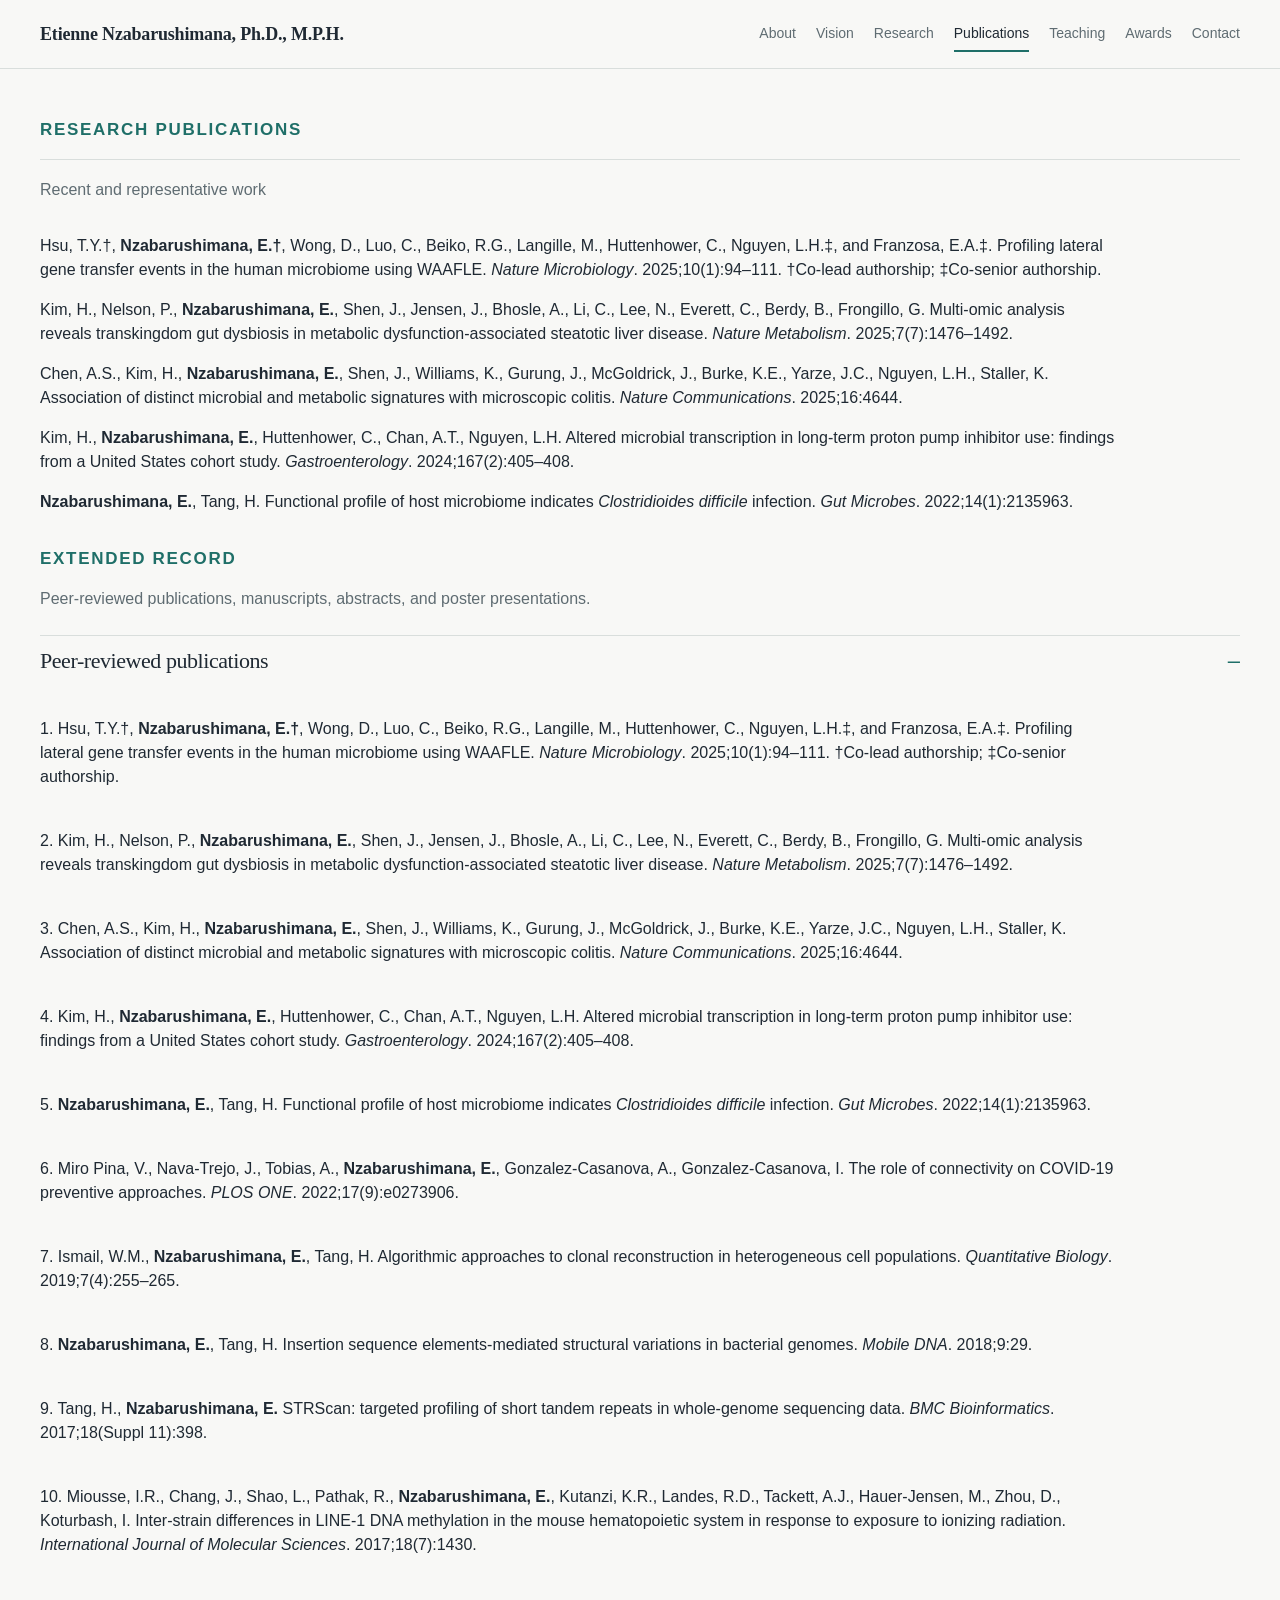
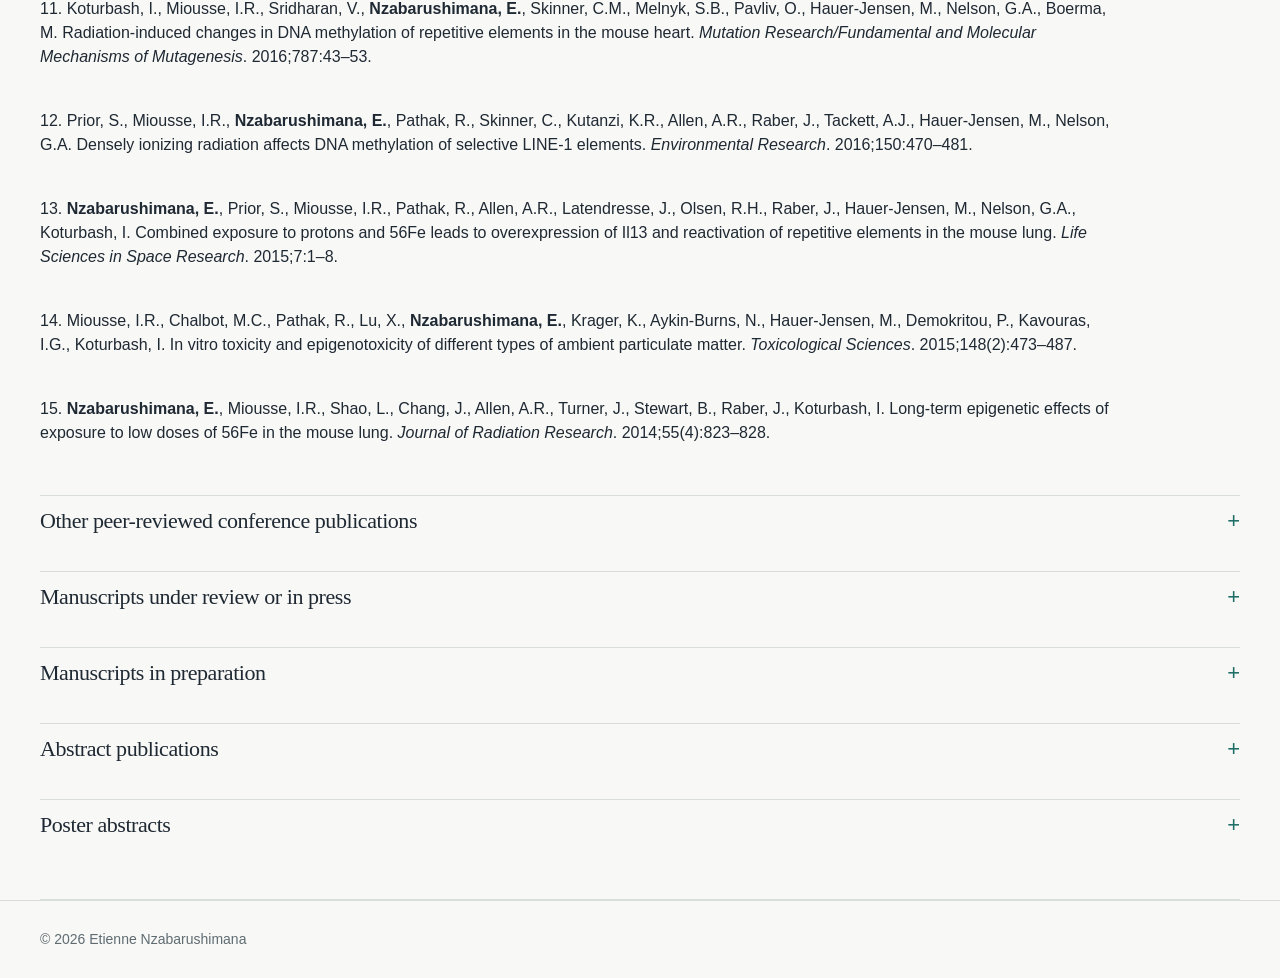
==== publications.html @ 33e4c94b "Initial website" ====
<!DOCTYPE html>
<html lang="en">
<head>
  <meta charset="UTF-8" />
  <meta name="viewport" content="width=device-width, initial-scale=1.0" />
  <meta name="description" content="Publications by Etienne Nzabarushimana." />
  <title>Publications | Etienne Nzabarushimana</title>
  <link rel="stylesheet" href="assets/css/style.css" />
</head>

<body>
  <header class="site-header">
    <div class="container nav">
      <a class="site-name" href="index.html">Etienne Nzabarushimana, Ph.D., M.P.H.</a>

      <nav class="nav-links" aria-label="Main navigation">
        <a href="about.html">About</a>
        <a href="framework.html">Vision</a>
        <a href="research.html">Research</a>
        <a class="active" href="publications.html">Publications</a>
        <a href="teaching.html">Teaching</a>
        <a href="awards.html">Awards</a>
        <a href="contact.html">Contact</a>
      </nav>
    </div>
  </header>

  <main>
	   <section class="container page-hero">
      <div class="page-hero-inner">
        <p class="eyebrow">Research publications</p>
      </div>
	  	  
  <div class="selected-publications">
	  <div class="section-header">
       <p>Recent and representative work</p>
    </div>
<div class="publication-list selected-publication-list">
  <article>
    <p>
      Hsu, T.Y.†, <strong>Nzabarushimana, E.†</strong>, Wong, D., Luo, C.,
      Beiko, R.G., Langille, M., Huttenhower, C., Nguyen, L.H.‡, and Franzosa, E.A.‡.
      Profiling lateral gene transfer events in the human microbiome using WAAFLE.
      <em>Nature Microbiology</em>. 2025;10(1):94–111.
      †Co-lead authorship; ‡Co-senior authorship.
    </p>
  </article>

  <article>
    <p>
      Kim, H., Nelson, P., <strong>Nzabarushimana, E.</strong>, Shen, J.,
      Jensen, J., Bhosle, A., Li, C., Lee, N., Everett, C., Berdy, B., Frongillo, G.
      Multi-omic analysis reveals transkingdom gut dysbiosis in metabolic dysfunction-associated
      steatotic liver disease. <em>Nature Metabolism</em>. 2025;7(7):1476–1492.
    </p>
  </article>

  <article>
    <p>
      Chen, A.S., Kim, H., <strong>Nzabarushimana, E.</strong>, Shen, J.,
      Williams, K., Gurung, J., McGoldrick, J., Burke, K.E., Yarze, J.C.,
      Nguyen, L.H., Staller, K. Association of distinct microbial and metabolic
      signatures with microscopic colitis. <em>Nature Communications</em>. 2025;16:4644.
    </p>
  </article>

  <article>
    <p>
      Kim, H., <strong>Nzabarushimana, E.</strong>, Huttenhower, C., Chan, A.T.,
      Nguyen, L.H. Altered microbial transcription in long-term proton pump inhibitor use:
      findings from a United States cohort study. <em>Gastroenterology</em>.
      2024;167(2):405–408.
    </p>
  </article>

  <article>
    <p>
      <strong>Nzabarushimana, E.</strong>, Tang, H. Functional profile of host microbiome
      indicates <em>Clostridioides difficile</em> infection. <em>Gut Microbes</em>.
      2022;14(1):2135963.
    </p>
  </article>
</div>

</div>

  <div class="full-publication-record">
    <div class="section-header">
      <p class="eyebrow">Extended record</p>
      <p>
        Peer-reviewed publications, manuscripts, abstracts, and poster presentations.
      </p>
    </div>
<details class="pub-section" open>
  <summary>
    <span>Peer-reviewed publications</span>
  </summary>

  <div class="publication-list">
    <article>
      <p>
        1. Hsu, T.Y.†, <strong>Nzabarushimana, E.†</strong>, Wong, D., Luo, C.,
        Beiko, R.G., Langille, M., Huttenhower, C., Nguyen, L.H.‡, and Franzosa, E.A.‡.
        Profiling lateral gene transfer events in the human microbiome using WAAFLE.
        <em>Nature Microbiology</em>. 2025;10(1):94–111.
        †Co-lead authorship; ‡Co-senior authorship.
      </p>
    </article>

    <article>
      <p>
        2. Kim, H., Nelson, P., <strong>Nzabarushimana, E.</strong>, Shen, J.,
        Jensen, J., Bhosle, A., Li, C., Lee, N., Everett, C., Berdy, B., Frongillo, G.
        Multi-omic analysis reveals transkingdom gut dysbiosis in metabolic dysfunction-associated
        steatotic liver disease. <em>Nature Metabolism</em>. 2025;7(7):1476–1492.
      </p>
    </article>

    <article>
      <p>
        3. Chen, A.S., Kim, H., <strong>Nzabarushimana, E.</strong>, Shen, J.,
        Williams, K., Gurung, J., McGoldrick, J., Burke, K.E., Yarze, J.C.,
        Nguyen, L.H., Staller, K. Association of distinct microbial and metabolic
        signatures with microscopic colitis. <em>Nature Communications</em>. 2025;16:4644.
      </p>
    </article>

    <article>
      <p>
        4. Kim, H., <strong>Nzabarushimana, E.</strong>, Huttenhower, C., Chan, A.T.,
        Nguyen, L.H. Altered microbial transcription in long-term proton pump inhibitor use:
        findings from a United States cohort study. <em>Gastroenterology</em>.
        2024;167(2):405–408.
      </p>
    </article>

    <article>
      <p>
        5. <strong>Nzabarushimana, E.</strong>, Tang, H. Functional profile of host microbiome
        indicates <em>Clostridioides difficile</em> infection. <em>Gut Microbes</em>.
        2022;14(1):2135963.
      </p>
    </article>

    <article>
      <p>
        6. Miro Pina, V., Nava-Trejo, J., Tobias, A., <strong>Nzabarushimana, E.</strong>,
        Gonzalez-Casanova, A., Gonzalez-Casanova, I. The role of connectivity on COVID-19
        preventive approaches. <em>PLOS ONE</em>. 2022;17(9):e0273906.
      </p>
    </article>

    <article>
      <p>
        7. Ismail, W.M., <strong>Nzabarushimana, E.</strong>, Tang, H. Algorithmic approaches
        to clonal reconstruction in heterogeneous cell populations. <em>Quantitative Biology</em>.
        2019;7(4):255–265.
      </p>
    </article>

    <article>
      <p>
        8. <strong>Nzabarushimana, E.</strong>, Tang, H. Insertion sequence elements-mediated
        structural variations in bacterial genomes. <em>Mobile DNA</em>. 2018;9:29.
      </p>
    </article>

    <article>
      <p>
        9. Tang, H., <strong>Nzabarushimana, E.</strong> STRScan: targeted profiling of short
        tandem repeats in whole-genome sequencing data. <em>BMC Bioinformatics</em>.
        2017;18(Suppl 11):398.
      </p>
    </article>

    <article>
      <p>
        10. Miousse, I.R., Chang, J., Shao, L., Pathak, R.,
        <strong>Nzabarushimana, E.</strong>, Kutanzi, K.R., Landes, R.D., Tackett, A.J.,
        Hauer-Jensen, M., Zhou, D., Koturbash, I. Inter-strain differences in LINE-1 DNA
        methylation in the mouse hematopoietic system in response to exposure to ionizing radiation.
        <em>International Journal of Molecular Sciences</em>. 2017;18(7):1430.
      </p>
    </article>

    <article>
      <p>
        11. Koturbash, I., Miousse, I.R., Sridharan, V.,
        <strong>Nzabarushimana, E.</strong>, Skinner, C.M., Melnyk, S.B., Pavliv, O.,
        Hauer-Jensen, M., Nelson, G.A., Boerma, M. Radiation-induced changes in DNA methylation
        of repetitive elements in the mouse heart. <em>Mutation Research/Fundamental and Molecular
        Mechanisms of Mutagenesis</em>. 2016;787:43–53.
      </p>
    </article>

    <article>
      <p>
        12. Prior, S., Miousse, I.R., <strong>Nzabarushimana, E.</strong>, Pathak, R.,
        Skinner, C., Kutanzi, K.R., Allen, A.R., Raber, J., Tackett, A.J.,
        Hauer-Jensen, M., Nelson, G.A. Densely ionizing radiation affects DNA methylation of
        selective LINE-1 elements. <em>Environmental Research</em>. 2016;150:470–481.
      </p>
    </article>

    <article>
      <p>
        13. <strong>Nzabarushimana, E.</strong>, Prior, S., Miousse, I.R., Pathak, R.,
        Allen, A.R., Latendresse, J., Olsen, R.H., Raber, J., Hauer-Jensen, M.,
        Nelson, G.A., Koturbash, I. Combined exposure to protons and 56Fe leads to
        overexpression of Il13 and reactivation of repetitive elements in the mouse lung.
        <em>Life Sciences in Space Research</em>. 2015;7:1–8.
      </p>
    </article>

    <article>
      <p>
        14. Miousse, I.R., Chalbot, M.C., Pathak, R., Lu, X.,
        <strong>Nzabarushimana, E.</strong>, Krager, K., Aykin-Burns, N., Hauer-Jensen, M.,
        Demokritou, P., Kavouras, I.G., Koturbash, I. In vitro toxicity and epigenotoxicity
        of different types of ambient particulate matter. <em>Toxicological Sciences</em>.
        2015;148(2):473–487.
      </p>
    </article>

    <article>
      <p>
        15. <strong>Nzabarushimana, E.</strong>, Miousse, I.R., Shao, L., Chang, J.,
        Allen, A.R., Turner, J., Stewart, B., Raber, J., Koturbash, I. Long-term epigenetic
        effects of exposure to low doses of 56Fe in the mouse lung. <em>Journal of Radiation Research</em>.
        2014;55(4):823–828.
      </p>
    </article>
  </div>
</details>

<details class="pub-section">
  <summary>
    <span>Other peer-reviewed conference publications</span>
  </summary>

  <div class="publication-list">
    <article>
      <p>
        1. Miousse, I.R., Chalbot, M.C., <strong>Nzabarushimana, E.</strong>,
        Kavouras, I.G., Koturbash, I. Short- and long-term epigenetic effects of exposure
        to six sources of particulate matter. <em>Environmental and Molecular Mutagenesis</em>.
        2014;55:S38–S38.
      </p>
    </article>
  </div>
</details>

<details class="pub-section">
  <summary>
    <span>Manuscripts under review or in press</span>
  </summary>

  <div class="publication-list">
    <article>
      <p>
        1. Thompson, K.N., Ma, S., Bhosle, A., Nickols, W.A., Shen, J., Ghazi, A.R.,
        Zhang, Y., <strong>Nzabarushimana, E.</strong>, Kim, H., Xavier, R.J.,
        Chan, A.T., Franzosa, E.A., Huttenhower, C., Nguyen, L.H. Harmonized metagenomic
        signatures of the gut microbiome reveal strain-specific links to inflammatory bowel disease.
        <em>Gastroenterology</em>. In press.
      </p>
    </article>

    <article>
      <p>
        2. Shirai, N., Bhosle, A., <strong>Nzabarushimana, E.</strong>, Shen, J.,
        Yan, Y., Drew, D.A., Kim, H., Chung, D.C., Thompson, K.N., Stadler, Z.,
        Huttenhower, C., Chan, A.T., Nguyen, L.H. Multi-kingdom signatures of the gut
        microbiome in Lynch syndrome: a prospective model for colorectal cancer evolution.
        <em>Gut</em>. Under review.
      </p>
    </article>
  </div>
</details>

<details class="pub-section">
  <summary>
    <span>Manuscripts in preparation</span>
  </summary>

  <div class="publication-list">
    <article>
      <p>
        1. Ma, W., Wishner, S., <strong>Nzabarushimana, E.</strong>, Chan, A.,
        Kumbakumba, E., Adong, J., Ngonzi, J., Huttenhower, C., Bebell, L.M.
        Microbiome-associated growth faltering in children who are HIV-exposed but uninfected.
        Target journal: <em>Nature Communications</em>.
      </p>
    </article>
  </div>
</details>

<details class="pub-section">
  <summary>
    <span>Abstract publications</span>
  </summary>

  <div class="publication-list">
    <article>
      <p>
        1. <strong>Nzabarushimana, E.</strong>, Munch, P.C., Shen, J., Kim, H.,
        Sikavi, D., Hsu, T., McHardy, A.C., Franzosa, E.A., Huttenhower, C.,
        Nguyen, L.H. 1046: Pulsed antibiotic therapy and lateral gene transfer events.
        <em>Gastroenterology</em>. 2025;169(1):S-255.
      </p>
    </article>

    <article>
      <p>
        2. <strong>Nzabarushimana, E.</strong>, Kim, H., Jensen, J., Shen, J.,
        Nelson, P., Thompson, K.N., Chan, A.T., Hayete, B., Huttenhower, C.,
        Nguyen, L.H. Altered gut viral ecology in metabolic dysfunction-associated
        steatotic liver disease. <em>Gastroenterology</em>. 2024;166(5):S-1539.
      </p>
    </article>

    <article>
      <p>
        3. Kim, D.Y., Sikavi, D., Kim, H., Wang, Y., Mehta, R.S.,
        <strong>Nzabarushimana, E.</strong>, Khalili, H., Ananthakrishnan, A.,
        Huttenhower, C., Chan, A.T., Nguyen, L.H. 635: The sulfur microbial diet and
        risk of inflammatory bowel disease. <em>Gastroenterology</em>. 2023;164(6):S-125.
      </p>
    </article>

    <article>
      <p>
        4. Shen, J., <strong>Nzabarushimana, E.</strong>, Kim, H., Jensen, J.,
        Nickols, W.A., Sikavi, D., Sang, E., Chung, L., Okeagu, P., Shirai, N.,
        Franzosa, E.A. 1326: Perturbed gut viral ecology in inflammatory bowel disease:
        a multi-cohort study. <em>Gastroenterology</em>. 2025;169(1):S-332.
      </p>
    </article>

    <article>
      <p>
        5. Sikavi, D., Kim, H., Shen, J., <strong>Nzabarushimana, E.</strong>,
        Zhao, L., Zhang, X., Simon, T.G., Ma, W., Chan, A.T., Nguyen, L.H.
        Su1715: Modifiable lifestyle factors and risk of hepatocellular carcinoma and
        liver-related mortality. <em>Gastroenterology</em>. 2025;169(1):S-1765.
      </p>
    </article>

    <article>
      <p>
        6. Kim, H., <strong>Nzabarushimana, E.</strong>, Huttenhower, C.,
        Chan, A.T., Nguyen, L.H. 871: Metatranscriptomic activity of oral-typical microbes
        in proton pump inhibitor usage. <em>Gastroenterology</em>. 2024;166(5):S-201.
      </p>
    </article>

    <article>
      <p>
        7. <strong>Nzabarushimana, E.</strong>, VanEvery, H.L., Kim, H.,
        Mehta, R., Zhang, Y., Ma, W., Thompson, K.N., Kim, D.Y., Cao, Y.,
        Khalili, H., Ananthakrishnan, A. 276: Interactions between host dietary intake
        and gut microbial transcription in inflammatory bowel disease.
        <em>Gastroenterology</em>. 2023;164(6):S-50.
      </p>
    </article>

    <article>
      <p>
        8. Thompson, K.N., Ma, S., Bhosle, A., Nickols, W.A., Ghazi, A.,
        Zhang, Y., <strong>Nzabarushimana, E.</strong>, Kim, H., Xavier, R.J.,
        Franzosa, E.A. 496: Harmonized metagenomic signatures of gut microbial communities
        reveal strain-specific links to inflammatory bowel disease.
        <em>Gastroenterology</em>. 2024;166(5):S-115.
      </p>
    </article>
  </div>
</details>

<details class="pub-section">
  <summary>
    <span>Poster abstracts</span>
  </summary>

  <div class="publication-list">
    <article>
      <p>
        1. Shirai, N., Okeagu, P., <strong>Nzabarushimana, E.</strong>,
        Shen, J., Yan, Y., Drew, D.A., Kim, H., Chung, D., Thompson, K.N.,
        Stadler, Z., Huttenhower, C. Mo2007: Transkingdom gut dysbiosis in Lynch syndrome.
        <em>Gastroenterology</em>. 2025;169(1):S-1265.
      </p>
    </article>

    <article>
      <p>
        2. Shen, J., <strong>Nzabarushimana, E.</strong>, Kim, H.,
        VanEvery, H.L., Wang, Y., Thompson, K.N., Chan, A.T., Huttenhower, C.,
        Nguyen, L.H. Mo1728: Concurrent and habitual diet differentially associate with
        microbial multi-omic profiles in inflammatory bowel disease.
        <em>Gastroenterology</em>. 2024;166(5):S-1086.
      </p>
    </article>

    <article>
      <p>
        3. <strong>Nzabarushimana, E.</strong>, Hsu, T.Y., Wong, D., Luo, C.,
        Beiko, R.G., Langille, M., Huttenhower, C., Nguyen, L.H., Franzosa, E.A.
        The landscape of novel lateral gene transfer events in the human microbiome.
        American Society for Microbiology, Houston, TX, 2023.
      </p>
    </article>
  </div>
</details>

  </div>

</section>

    </section>
  </main>

  <footer class="site-footer">
    <div class="container">
      <p>© 2026 Etienne Nzabarushimana</p>
    </div>
  </footer>
</body>
</html>
---- assets/css/style.css ----
:root {
  --bg: #f8f8f6;
  --paper: #ffffff;
  --text: #1f2933;
  --muted: #5f6c72;
  --border: #d9dedc;
  --accent: #1f6f68;
  --accent-dark: #174f4a;
  --accent-soft: #e8f1ef;
  --shadow: 0 18px 42px rgba(31, 41, 51, 0.08);
  --max: 1200px;
  --font-body: -apple-system, BlinkMacSystemFont, "Segoe UI", Roboto, Helvetica, Arial, sans-serif;
  --font-heading: Georgia, "Times New Roman", serif;
}

* {
  box-sizing: border-box;
}

html {
  scroll-behavior: smooth;
}

body {
  margin: 0;
  background: var(--bg);
  color: var(--text);
  font-family: var(--font-body);
  font-size: 16px;
  line-height: 1.5;
  text-rendering: optimizeLegibility;
  -webkit-font-smoothing: antialiased;
}

a {
  color: var(--accent);
  text-decoration: none;
}

a:hover {
  color: var(--accent-dark);
  text-decoration: underline;
}

.container {
  width: min(var(--max), calc(100% - 48px));
  margin: 0 auto;
}

.site-header {
  background: rgba(248, 248, 246, 0.96);
  border-bottom: 1px solid var(--border);
  position: sticky;
  top: 0;
  z-index: 100;
  backdrop-filter: blur(10px);
}

.nav {
  min-height: 68px;
  display: flex;
  align-items: center;
  justify-content: space-between;
  gap: 24px;
}

.site-name {
  color: var(--text);
  font-family: var(--font-heading);
  font-size: 18px;
  font-weight: 600;
  letter-spacing: -0.01em;
  white-space: nowrap;
}

.site-name:hover {
  color: var(--text);
  text-decoration: none;
}

.nav-links {
  display: flex;
  align-items: center;
  gap: 20px;
  font-size: 14px;
  font-weight: 500;
}

.nav-links a {
  color: var(--muted);
  padding: 6px 0;
  border-bottom: 2px solid transparent;
}

.nav-links a:hover,
.nav-links a.active {
  color: var(--text);
  text-decoration: none;
  border-bottom-color: var(--accent);
}

.hero {
  position: relative;
  display: grid;
  grid-template-columns: 1fr;
  padding: 86px 0 78px;
  border-bottom: 1px solid var(--border);
}

.hero-text {
  max-width: 1200px;
  padding-top: 82px;
}

.profile-panel {
  position: absolute;
  top: 34px;
  left: 0;
  width: 104px;
}

.portrait {
  width: 104px;
  height: 104px;
  border-radius: 50%;
  overflow: hidden;
  background: var(--accent-soft);
  border: 3px solid var(--paper);
  box-shadow: 0 4px 14px rgba(31, 41, 51, 0.16);
  display: grid;
  place-items: center;
}

.portrait img {
  width: 100%;
  height: 100%;
  object-fit: cover;
  display: block;
}

.portrait span {
  width: 100%;
  height: 100%;
  display: none;
  place-items: center;
  color: var(--accent);
  font-family: var(--font-heading);
  font-size: 28px;
  font-weight: 600;
  letter-spacing: -0.03em;
}

.page-hero {
	max-width: 1200px;
  padding: 48px 0 24px;
  border-bottom: 1px solid var(--border);
}

.kicker,
.eyebrow {
  margin: 0 0 16px;
  color: var(--accent);
  font-size: 17px;
  font-weight: 700;
  letter-spacing: 0.1em;
  text-transform: uppercase;
}
.page-hero-layout {
  display: grid;
  grid-template-columns: 220px minmax(0, 1fr);
  gap: 56px;
  align-items: center;
}

.page-hero-inner {
  max-width: 1200px;
}
/* ABOUT PAGE IMAGE
   Small professional portrait beside the About text.
   Adjust --about-photo-size to make it larger or smaller.
*/

.about-layout {
  display: grid;
  grid-template-columns: 180px minmax(0, 1fr);
  gap: 36px;
  align-items: start;
  max-width: 1200px;
	margin:0;
}

.about-photo {
  width: 150px;
  aspect-ratio: 1 / 1;
  border-radius: 50%;
  overflow: hidden;
  background: var(--accent-soft);
  border: 3px solid var(--paper);
  box-shadow: 0 8px 22px rgba(31, 41, 51, 0.12);
}

.about-photo img {
  width: 100%;
  height: 100%;
  object-fit: cover;
  display: block;
	margin:0;
}

/* About text */
.about-copy {
  max-width: 1080px;
	margin: 0;
}

.about-copy p {
  margin: 0 0 18px;
  color: var(--text);
  font-size: 17px;
  line-height: 1.5;
}

.about-copy p:last-child {
  margin-bottom: 0;
}

h1,
h2,
h3 {
  margin-top: 0;
  color: var(--text);
}

h1 {
  max-width: 1100px;
  margin-bottom: 18px;
  font-family: var(--font-heading);
  font-size: clamp(32px, 4vw, 44px);
  font-weight: 300;
  line-height: 1.15;
  letter-spacing: -0.025em;
}

h2 {
  margin-bottom: 14px;
  font-family: var(--font-heading);
  font-size: clamp(26px, 3vw, 34px);
  font-weight: 500;
  line-height: 1.18;
  letter-spacing: -0.025em;
}

h3 {
  margin-bottom: 8px;
  font-size: clamp(20px, 2vw, 28px);
  font-weight: 650;
  line-height: 1.3;
}

.position {
  margin: 0 0 26px;
  color: var(--muted);
  font-size: 16px;
  line-height: 1.6;
}

.summary,
.page-summary {
  max-width: 1100px;
  margin: 0;
  font-size: 17px;
  line-height: 1.55;
  color: var(--text);
}

.actions {
  display: flex;
  flex-wrap: wrap;
  gap: 12px;
}

.actions a {
  display: inline-flex;
  align-items: center;
  min-height: 40px;
  padding: 8px 16px;
  border: 1px solid var(--border);
  border-radius: 999px;
  background: var(--paper);
  color: var(--text);
  font-size: 14px;
  font-weight: 650;
  transition: border-color 0.2s ease, background 0.2s ease, color 0.2s ease;
}

.actions a:first-child {
  background: var(--accent);
  border-color: var(--accent);
  color: white;
}

.actions a:hover {
  text-decoration: none;
  border-color: var(--accent);
}

.actions a:first-child:hover {
  background: var(--accent-dark);
  border-color: var(--accent-dark);
}

.section,
.page-section {
  padding: 36px 0;
}

.section + .section,
.page-section + .page-section {
  border-top: 1px solid var(--border);
}

.section-header {
  max-width: 1000px;
  margin-bottom: 24px;
}

.section-header p:not(.eyebrow) {
  margin: 0;
  color: var(--muted);
}

.lead-copy p {
  max-width: 740px;
  margin: 0 0 18px;
}

.two-column {
  display: grid;
  grid-template-columns: 0.85fr 0.95fr;
  gap: 24px;
  align-items: start;
}

.card-grid {
  display: grid;
  grid-template-columns: repeat(3, 1fr);
  gap: 18px;
}

.info-card,
.focus-grid div {
  padding: 22px;
  background: var(--paper);
  border: 1px solid var(--border);
  border-radius: 14px;
}

.info-card p,
.focus-grid p {
  margin: 0;
  color: var(--muted);
  font-size: 15px;
  line-height: 1.55;
}

/* EDUCATION / TRAINING LIST
   Controls the Education and Training block.

   Layout:
   - Left column = degree, position, program, or institution
   - Right column = year/date, right-aligned
   - Subheaders use the same grid, padding, and border rhythm as regular rows
*/

.compact-list {
  border-top: none;
}

.compact-list h2 {
  margin: 0 0 12px;
}
/* Group titles such as "Postdoctoral training" and "Predoctoral training" */

.training-group-title,
.compact-list h3 {
  margin: 6px 0 0;
  padding: 8px 0 6px;
  font-size: 16px;
  font-weight: 300;
  color: var(--text);
}

/* Optional: add more space before Predoctoral training */

.training-group-title,
.compact-list h3 {
  margin: 6px 0 0;
  padding: 8px 0 6px;
  font-size: 16px;
  font-weight: 700;
  color: var(--text);
}

.compact-list h3.predoctoral-title {
  margin-top: 18px;
  font-size: 16px;
}

/* Shared row structure for both data rows and subheader rows */

.list-row,
.training-subheader {
  display: grid;
  grid-template-columns: minmax(0, 1fr) 140px;
  gap: 24px;
  padding: 14px 0;
  border-bottom: 1px solid var(--border);
  align-items: start;
}

/* Main row text */
.list-row p {
  margin: 0;
  color: var(--muted);
}

/* Main row year/date */
.list-row span {
  color: var(--accent);
  font-size: 14px;
  font-weight: 700;
  text-align: right;
  white-space: nowrap;
}

/* Subheader labels such as "Degree, Program, Institution" and "Graduation year" */
.training-subheader span {
  color: var(--muted);
  font-size: 12px;
  font-weight: 700;
  letter-spacing: 0.08em;
  /*text-transform: uppercase;*/
  white-space: nowrap;
}

/* Left subheader label */
.training-subheader span:first-child {
  text-align: left;
}

/* Right subheader label */
.training-subheader span:last-child {
  text-align: right;
}

/* Optional standalone top divider.
   Use only if you need a simple horizontal line somewhere.
*/
.list-l {
  padding: 14px 0 0;
  border-top: 1px solid var(--border);
}
/*
Education section ends
*/

.research-map {
  position: relative;
  display: grid;
  grid-template-columns: repeat(3, 1fr);
  grid-template-areas:
    "methods center data"
    "biology center impact";
  gap: 22px;
  padding: 28px;
  background:
    radial-gradient(circle at center, rgba(31, 111, 104, 0.13), transparent 34%),
    linear-gradient(135deg, rgba(255, 255, 255, 0.88), rgba(232, 241, 239, 0.52));
  border: 1px solid var(--border);
  border-radius: 22px;
  box-shadow: var(--shadow);
}

.research-map::before,
.research-map::after {
  content: "";
  position: absolute;
  background: rgba(31, 111, 104, 0.22);
  z-index: 0;
}

.research-map::before {
  top: 50%;
  left: 10%;
  right: 10%;
  height: 1px;
}

.research-map::after {
  top: 12%;
  bottom: 12%;
  left: 50%;
  width: 1px;
}

.map-card,
.map-center {
  position: relative;
  z-index: 1;
}

.map-card {
  min-height: 190px;
  padding: 22px;
  background: rgba(255, 255, 255, 0.94);
  border: 1px solid rgba(217, 222, 220, 0.92);
  border-radius: 16px;
}

.map-card h3 {
  margin-bottom: 10px;
}

.map-card p {
  margin: 0;
  color: var(--muted);
  font-size: 15px;
  line-height: 1.55;
}

.map-label {
  display: inline-block;
  margin-bottom: 12px;
  color: var(--accent);
  font-size: 11px;
  font-weight: 750;
  letter-spacing: 0.11em;
  text-transform: uppercase;
}

.map-methods { grid-area: methods; }
.map-data { grid-area: data; }
.map-biology { grid-area: biology; }
.map-impact { grid-area: impact; }

.map-center {
  grid-area: center;
  display: grid;
  place-items: center;
  min-height: 280px;
}

.map-center > div {
  width: min(100%, 250px);
  min-height: 250px;
  padding: 28px;
  border-radius: 50%;
  background: var(--accent);
  color: white;
  display: grid;
  place-items: center;
  align-content: center;
  text-align: center;
  box-shadow: 0 20px 42px rgba(31, 111, 104, 0.24);
}

.map-center span {
  display: block;
  margin-bottom: 10px;
  font-size: 11px;
  font-weight: 750;
  letter-spacing: 0.12em;
  text-transform: uppercase;
  opacity: 0.88;
}

.map-center strong {
  display: block;
  font-family: var(--font-heading);
  font-size: 25px;
  font-weight: 500;
  line-height: 1.15;
  letter-spacing: -0.025em;
}

.research-page .page-hero {
  padding-bottom: 12px;
  border-bottom: none;
}

.research-page .page-section {
  padding-top: 24px;
}

.research-list {
  border-top: 1px solid var(--border);
}

.research-list article {
  display: grid;
  grid-template-columns: 72px 1fr;
  gap: 28px;
  padding: 28px 0;
  border-bottom: 1px solid var(--border);
}

.research-list article > span {
  color: var(--accent);
  font-family: var(--font-heading);
  font-size: 22px;
}

.research-list p {
  max-width: 1080px;
  margin: 0;
  color: var(--muted);
}

.focus-grid {
  display: grid;
  grid-template-columns: repeat(3, 1fr);
  gap: 18px;
  margin-top: 28px;
}

.publication-list {
  border-top: 1px solid var(--border);
}

.publication-list article {
  padding: 20px 0;
  border-bottom: 1px solid var(--border);
}

.publication-list p {
  max-width: 1080px;
  margin: 0;
  color: var(--text);
  font-size: 16px;
}

.contact-layout {
  display: grid;
  grid-template-columns: 1fr 1fr;
  gap: 68px;
}

.contact-layout p {
  color: var(--muted);
}

.contact-details {
  padding: 24px;
  background: var(--paper);
  border: 1px solid var(--border);
  border-radius: 14px;
}

.contact-details p {
  margin: 0 0 24px;
}

.contact-details p:last-child {
  margin-bottom: 0;
}

.contact-details strong {
  color: var(--text);
}

.site-footer {
  padding: 28px 0;
  border-top: 1px solid var(--border);
  color: var(--muted);
  font-size: 14px;
}

.site-footer p {
  margin: 0;
}

@media (max-width: 980px) {
  .nav {
    align-items: flex-start;
    flex-direction: column;
    padding: 18px 0;
  }

  .nav-links {
    flex-wrap: wrap;
    gap: 16px;
  }

  .research-map {
    grid-template-columns: 1fr 1fr;
    grid-template-areas:
      "center center"
      "methods data"
      "biology impact";
  }

  .research-map::before,
  .research-map::after {
    display: none;
  }

  .map-center {
    min-height: auto;
  }

  .map-center > div {
    width: 100%;
    min-height: auto;
    border-radius: 18px;
  }
}
/* PUBLICATION COLLAPSIBLE SECTIONS
   Controls expandable/collapsible publication categories.
*/

.pub-section {
  margin-bottom: 22px;
  border-top:  1px solid var(--border);
}

.pub-section summary {
  display: flex;
  align-items: center;
  justify-content: space-between;
  gap: 24px;
  padding: 8px 0 12px;
  cursor: pointer;
  list-style: none;
}

.pub-section summary::-webkit-details-marker {
  display: none;
}

.pub-section summary span {
  color: var(--text);
  font-family: var(--font-heading);
  font-size: 22px;
  font-weight: 500;
  letter-spacing: -0.02em;
}

.pub-section summary small {
  color: var(--muted);
  font-size: 16px;
  font-weight: 600;
  white-space: nowrap;
}

.pub-section summary::after {
  content: "+";
  color: var(--accent);
  font-size: 22px;
  font-weight: 500;
  line-height: 1;
}

.pub-section[open] summary::after {
  content: "–";
}

.pub-section summary:hover span {
  color: var(--accent);
}

.pub-section .publication-list {
   border-top: none;
	  padding: 8px 0;
}

.pub-section[open] > summary {
  margin-bottom: 0;
}
@media (max-width: 860px) {
  .two-column,
  .contact-layout,
  .focus-grid,
  .card-grid {
    grid-template-columns: 1fr;
    gap: 36px;
  }

  .hero {
    padding: 58px 0 56px;
  }

  .profile-panel {
    top: 28px;
  }

  .hero-text {
    padding-top: 88px;
  }

  .page-hero {
    padding: 54px 0 34px;
  }

  .page-section,
  .section {
    padding: 50px 0;
  }

  .list-row,
  .research-list article {
    grid-template-columns: 1fr;
    gap: 8px;
  }
}

@media (max-width: 620px) {
  .container {
    width: min(100% - 32px, var(--max));
  }

  .summary,
  .page-summary {
    font-size: 16px;
  }

  .portrait {
    width: 92px;
    height: 92px;
  }

  .profile-panel {
    width: 92px;
  }

  .research-map {
    grid-template-columns: 1fr;
    grid-template-areas:
      "center"
      "methods"
      "data"
      "biology"
      "impact";
    padding: 18px;
  }

  .map-card {
    min-height: auto;
  }
}
/* SELECTED PUBLICATIONS
   Highlighted publications shown before the full collapsible publication record.
*/

.selected-publications {
  margin-bottom: 24px;
   border-top: 1px solid var(--border);
  padding-top: 18px;
}

.selected-publication-list {
 border-top: none;
	border-bottom: none;
}

.selected-publication-list article {
  padding: 8px 0;
 border-top: none;
 border-bottom: none;
}
.pub-section:last-child {
  border-bottom: none;
}

.pub-section .publication-list,
.selected-publication-list,
.publication-list article,
.selected-publication-list article {
  border-top: none;
  border-bottom: none;
}

/* Publications ends
*/
@media (max-width: 860px) {
  .about-layout {
    grid-template-columns: 1fr;
    gap: 24px;
  }

  .about-photo {
    width: 140px;
  }
}

/*TEACHING*/

.teaching-section .two-column {
  grid-template-columns: 0.95fr 1.15fr;
  gap: 36px;
}

.teaching-section .teaching-list {
  max-width: 760px;
}

.teaching-section .list-row {
  display: block;
  padding: 0 0 18px;
}

.teaching-section .list-row span {
  display: block;
  margin-bottom: 4px;
  font-weight: 700;
  color: var(--accent);
  text-align: left;
}

.teaching-section .list-row p {
  margin: 0;
  max-width: 100%;
}

.teaching-section .list-row:last-child {
  padding-bottom: 0;
}

/*TEACHING ends*/

/*AWARDS*/
.awards-section .list-row {
  display: grid;
  grid-template-columns: 130px 1fr;
  gap: 20px;
  align-items: start;
  padding: 0 0 16px;
}

.awards-section .list-row span {
  text-align: left;
  justify-self: start;
  color: var(--accent);
  font-weight: 700;
  white-space: nowrap;
}

.awards-section .list-row p {
  margin: 0;
  max-width: 100%;
}

.awards-section .list-row:last-child {
  padding-bottom: 0;
}
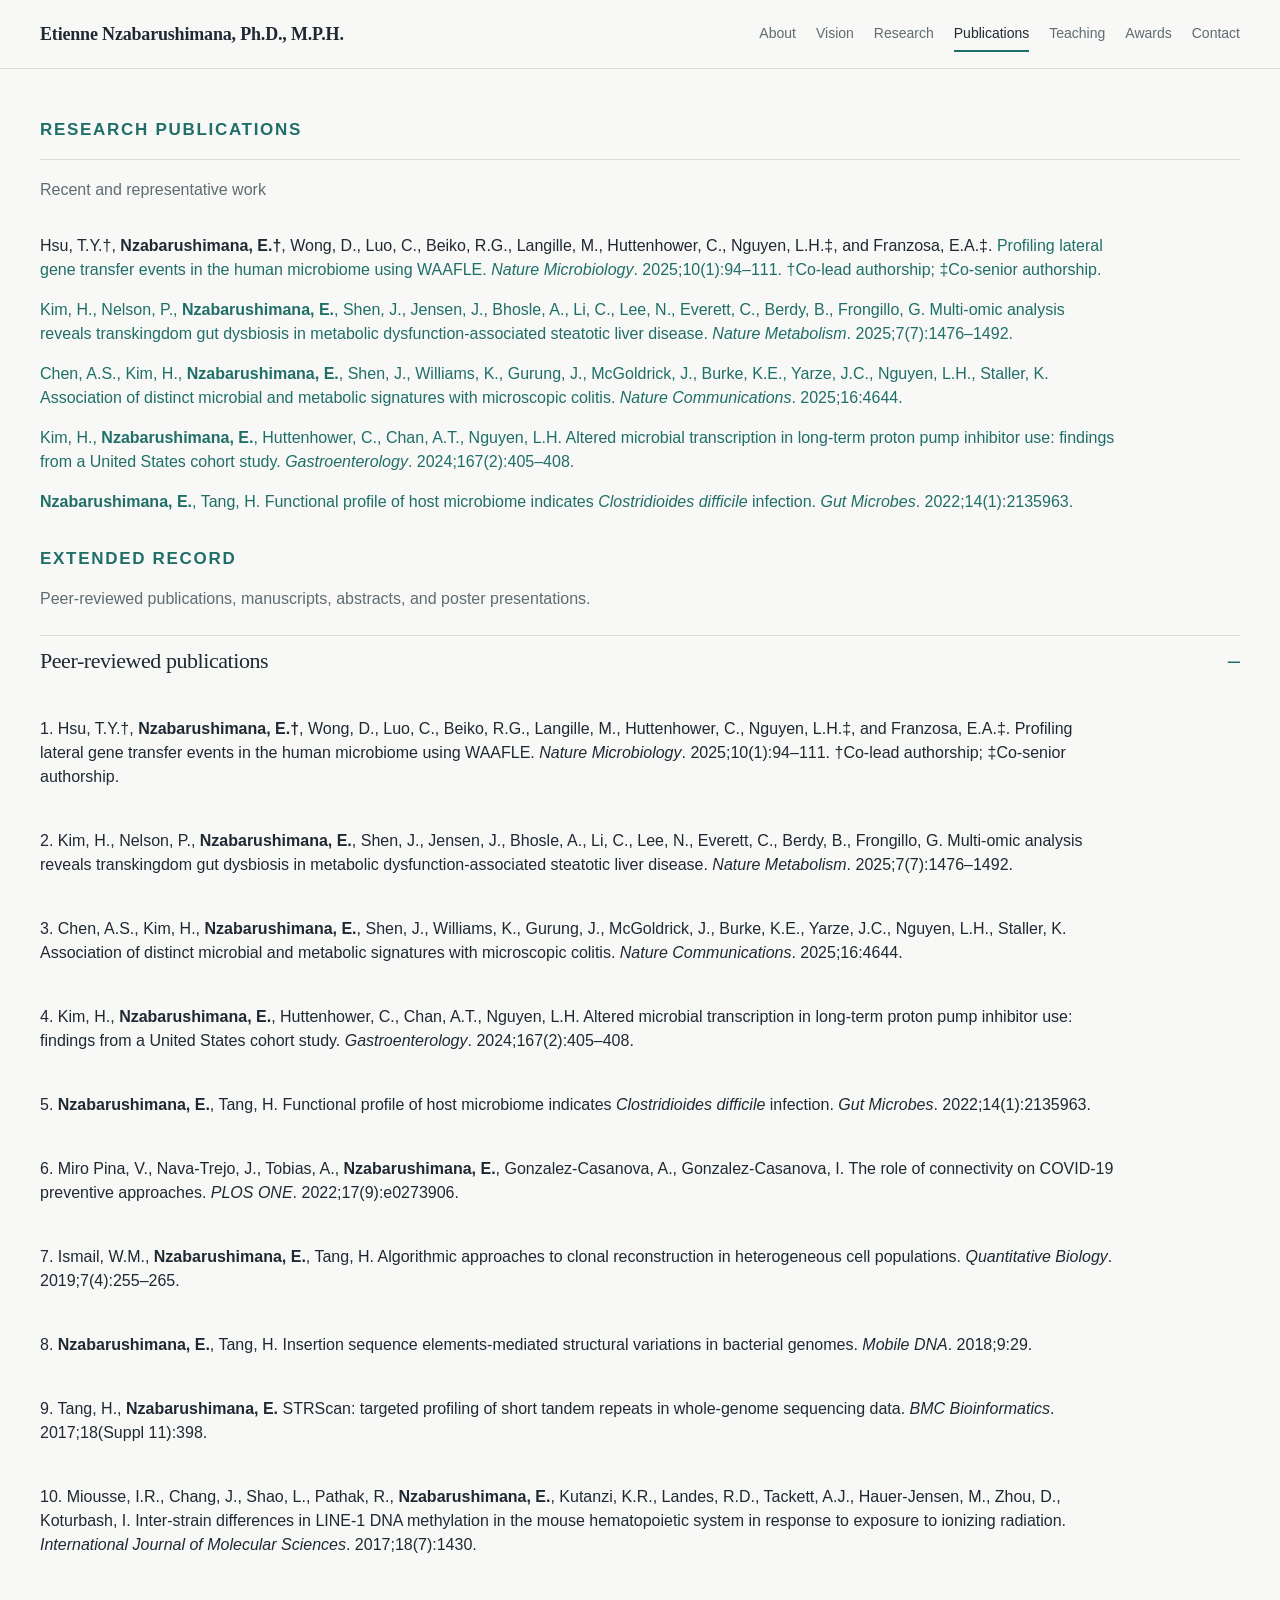
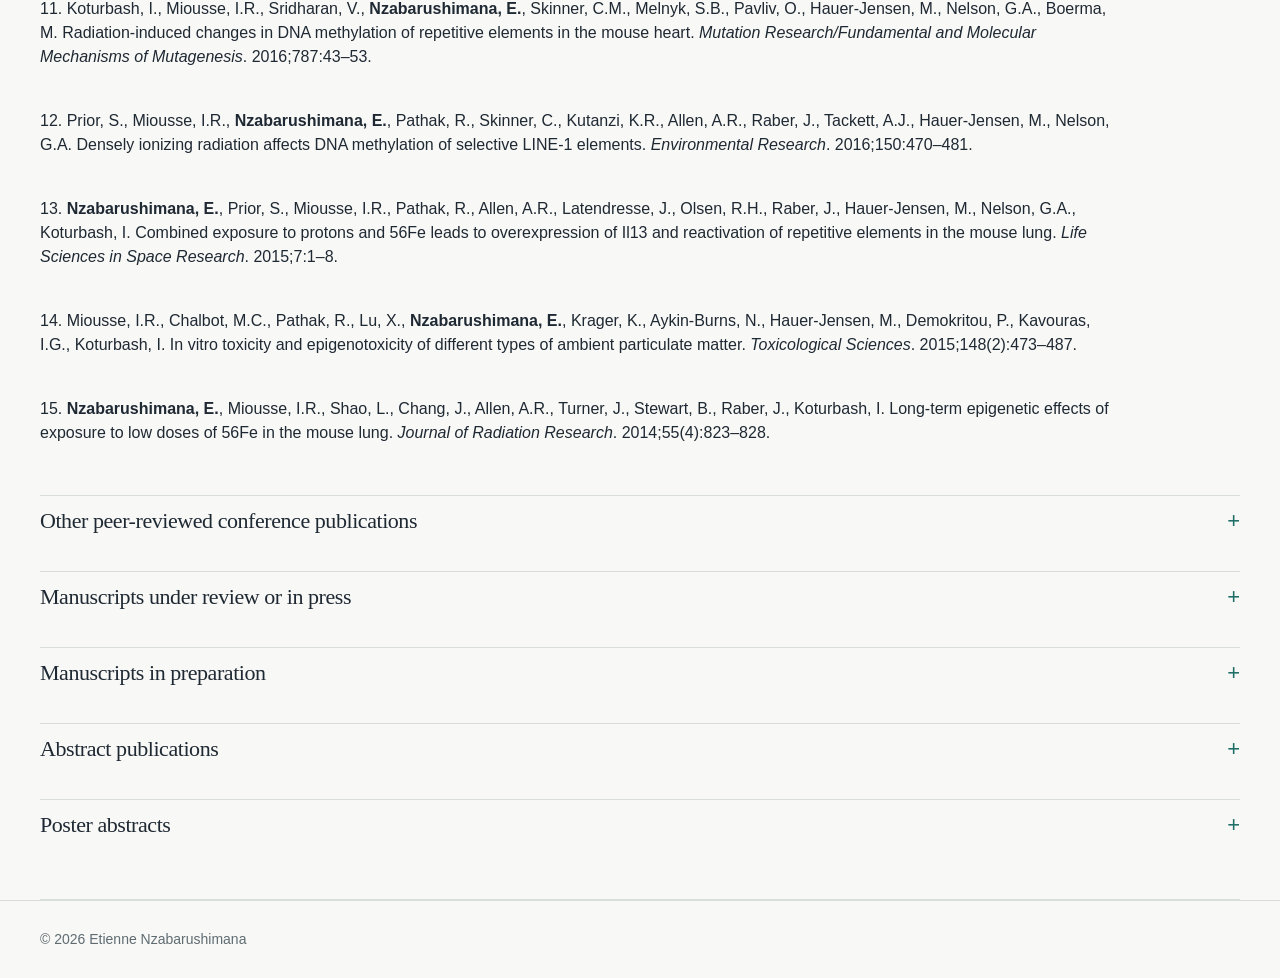
==== commit 9b87171a: "Update publications.html" ====
--- a/publications.html
+++ b/publications.html
@@ -40,7 +40,7 @@
     <p>
       Hsu, T.Y.†, <strong>Nzabarushimana, E.†</strong>, Wong, D., Luo, C.,
       Beiko, R.G., Langille, M., Huttenhower, C., Nguyen, L.H.‡, and Franzosa, E.A.‡.
-      Profiling lateral gene transfer events in the human microbiome using WAAFLE.
+      <a href="https://www.nature.com/articles/s41564-024-01881-w">Profiling lateral gene transfer events in the human microbiome using WAAFLE.
       <em>Nature Microbiology</em>. 2025;10(1):94–111.
       †Co-lead authorship; ‡Co-senior authorship.
     </p>
@@ -50,7 +50,7 @@
     <p>
       Kim, H., Nelson, P., <strong>Nzabarushimana, E.</strong>, Shen, J.,
       Jensen, J., Bhosle, A., Li, C., Lee, N., Everett, C., Berdy, B., Frongillo, G.
-      Multi-omic analysis reveals transkingdom gut dysbiosis in metabolic dysfunction-associated
+      <a href="https://www.nature.com/articles/s42255-025-01318-6">Multi-omic analysis reveals transkingdom gut dysbiosis in metabolic dysfunction-associated
       steatotic liver disease. <em>Nature Metabolism</em>. 2025;7(7):1476–1492.
     </p>
   </article>
@@ -59,7 +59,7 @@
     <p>
       Chen, A.S., Kim, H., <strong>Nzabarushimana, E.</strong>, Shen, J.,
       Williams, K., Gurung, J., McGoldrick, J., Burke, K.E., Yarze, J.C.,
-      Nguyen, L.H., Staller, K. Association of distinct microbial and metabolic
+      Nguyen, L.H., Staller, K. <a href="https://www.nature.com/articles/s41467-025-59566-9">Association of distinct microbial and metabolic
       signatures with microscopic colitis. <em>Nature Communications</em>. 2025;16:4644.
     </p>
   </article>
@@ -67,7 +67,7 @@
   <article>
     <p>
       Kim, H., <strong>Nzabarushimana, E.</strong>, Huttenhower, C., Chan, A.T.,
-      Nguyen, L.H. Altered microbial transcription in long-term proton pump inhibitor use:
+      Nguyen, L.H. <a href="https://pmc.ncbi.nlm.nih.gov/articles/PMC11193639/">Altered microbial transcription in long-term proton pump inhibitor use:
       findings from a United States cohort study. <em>Gastroenterology</em>.
       2024;167(2):405–408.
     </p>
@@ -75,7 +75,7 @@
 
   <article>
     <p>
-      <strong>Nzabarushimana, E.</strong>, Tang, H. Functional profile of host microbiome
+      <strong>Nzabarushimana, E.</strong>, Tang, H. <a href="https://www.tandfonline.com/doi/full/10.1080/19490976.2022.2135963">Functional profile of host microbiome
       indicates <em>Clostridioides difficile</em> infection. <em>Gut Microbes</em>.
       2022;14(1):2135963.
     </p>
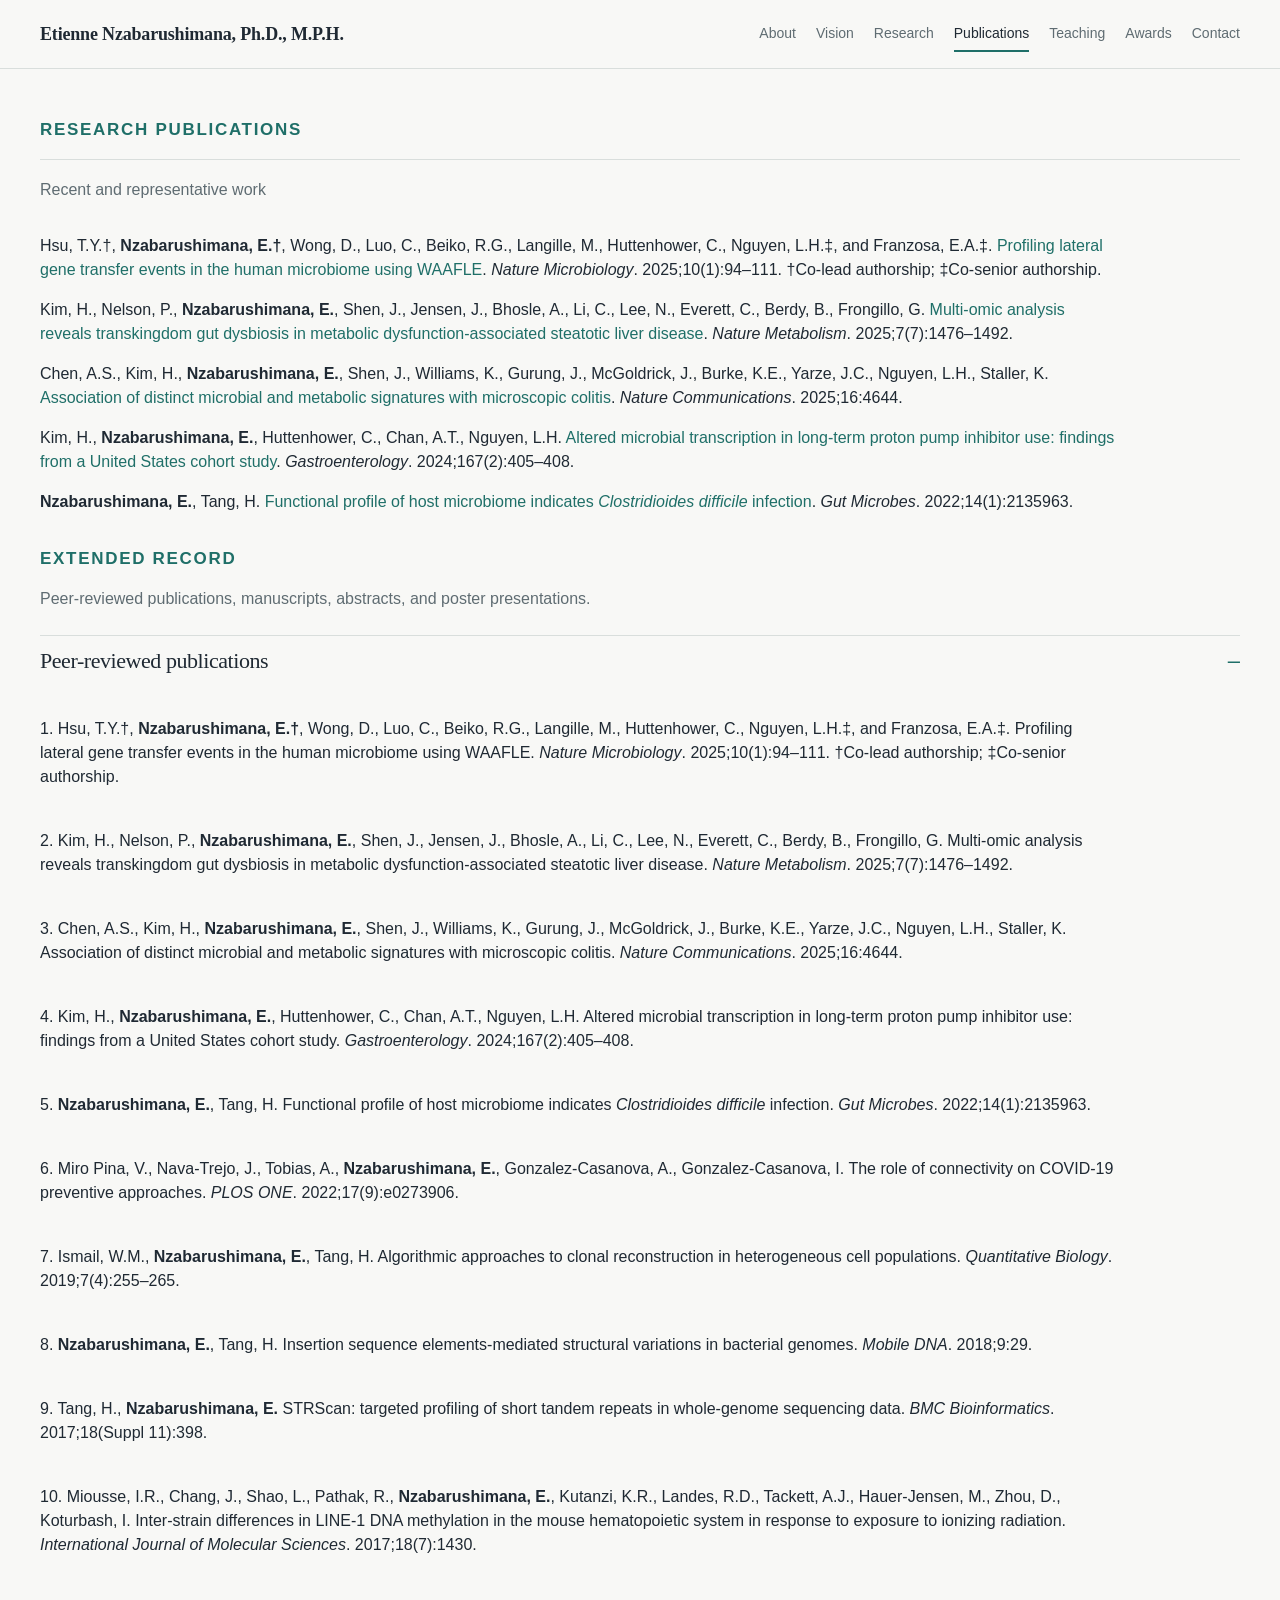
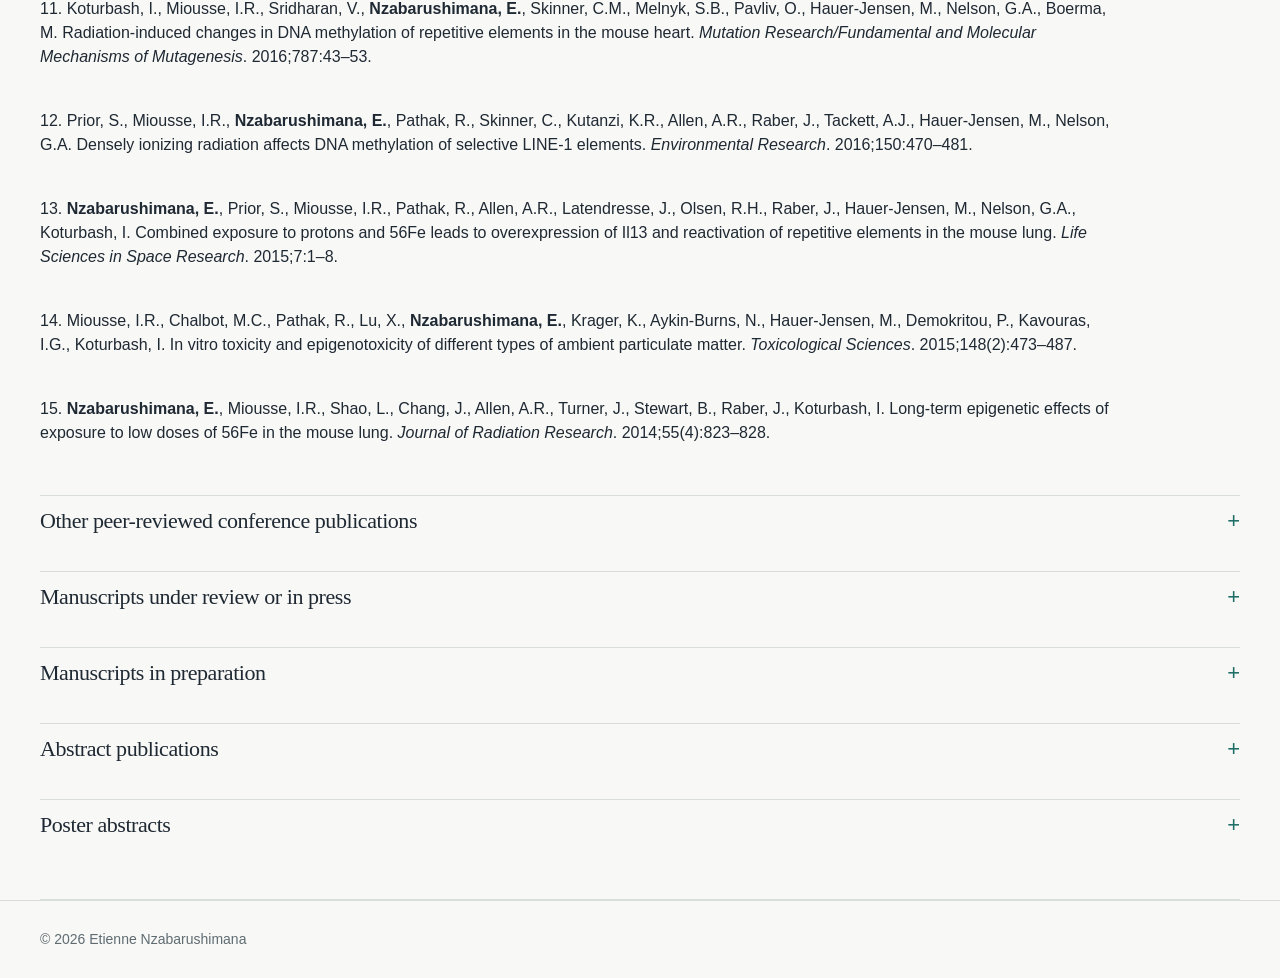
==== commit 5a4d918b: "Update publications.html" ====
--- a/publications.html
+++ b/publications.html
@@ -40,7 +40,7 @@
     <p>
       Hsu, T.Y.†, <strong>Nzabarushimana, E.†</strong>, Wong, D., Luo, C.,
       Beiko, R.G., Langille, M., Huttenhower, C., Nguyen, L.H.‡, and Franzosa, E.A.‡.
-      <a href="https://www.nature.com/articles/s41564-024-01881-w">Profiling lateral gene transfer events in the human microbiome using WAAFLE.
+      <a href="https://www.nature.com/articles/s41564-024-01881-w">Profiling lateral gene transfer events in the human microbiome using WAAFLE</a>.
       <em>Nature Microbiology</em>. 2025;10(1):94–111.
       †Co-lead authorship; ‡Co-senior authorship.
     </p>
@@ -51,7 +51,7 @@
       Kim, H., Nelson, P., <strong>Nzabarushimana, E.</strong>, Shen, J.,
       Jensen, J., Bhosle, A., Li, C., Lee, N., Everett, C., Berdy, B., Frongillo, G.
       <a href="https://www.nature.com/articles/s42255-025-01318-6">Multi-omic analysis reveals transkingdom gut dysbiosis in metabolic dysfunction-associated
-      steatotic liver disease. <em>Nature Metabolism</em>. 2025;7(7):1476–1492.
+      steatotic liver disease</a>. <em>Nature Metabolism</em>. 2025;7(7):1476–1492.
     </p>
   </article>
 
@@ -60,7 +60,7 @@
       Chen, A.S., Kim, H., <strong>Nzabarushimana, E.</strong>, Shen, J.,
       Williams, K., Gurung, J., McGoldrick, J., Burke, K.E., Yarze, J.C.,
       Nguyen, L.H., Staller, K. <a href="https://www.nature.com/articles/s41467-025-59566-9">Association of distinct microbial and metabolic
-      signatures with microscopic colitis. <em>Nature Communications</em>. 2025;16:4644.
+      signatures with microscopic colitis</a>. <em>Nature Communications</em>. 2025;16:4644.
     </p>
   </article>
 
@@ -68,7 +68,7 @@
     <p>
       Kim, H., <strong>Nzabarushimana, E.</strong>, Huttenhower, C., Chan, A.T.,
       Nguyen, L.H. <a href="https://pmc.ncbi.nlm.nih.gov/articles/PMC11193639/">Altered microbial transcription in long-term proton pump inhibitor use:
-      findings from a United States cohort study. <em>Gastroenterology</em>.
+      findings from a United States cohort study</a>. <em>Gastroenterology</em>.
       2024;167(2):405–408.
     </p>
   </article>
@@ -76,7 +76,7 @@
   <article>
     <p>
       <strong>Nzabarushimana, E.</strong>, Tang, H. <a href="https://www.tandfonline.com/doi/full/10.1080/19490976.2022.2135963">Functional profile of host microbiome
-      indicates <em>Clostridioides difficile</em> infection. <em>Gut Microbes</em>.
+      indicates <em>Clostridioides difficile</em> infection</a>. <em>Gut Microbes</em>.
       2022;14(1):2135963.
     </p>
   </article>
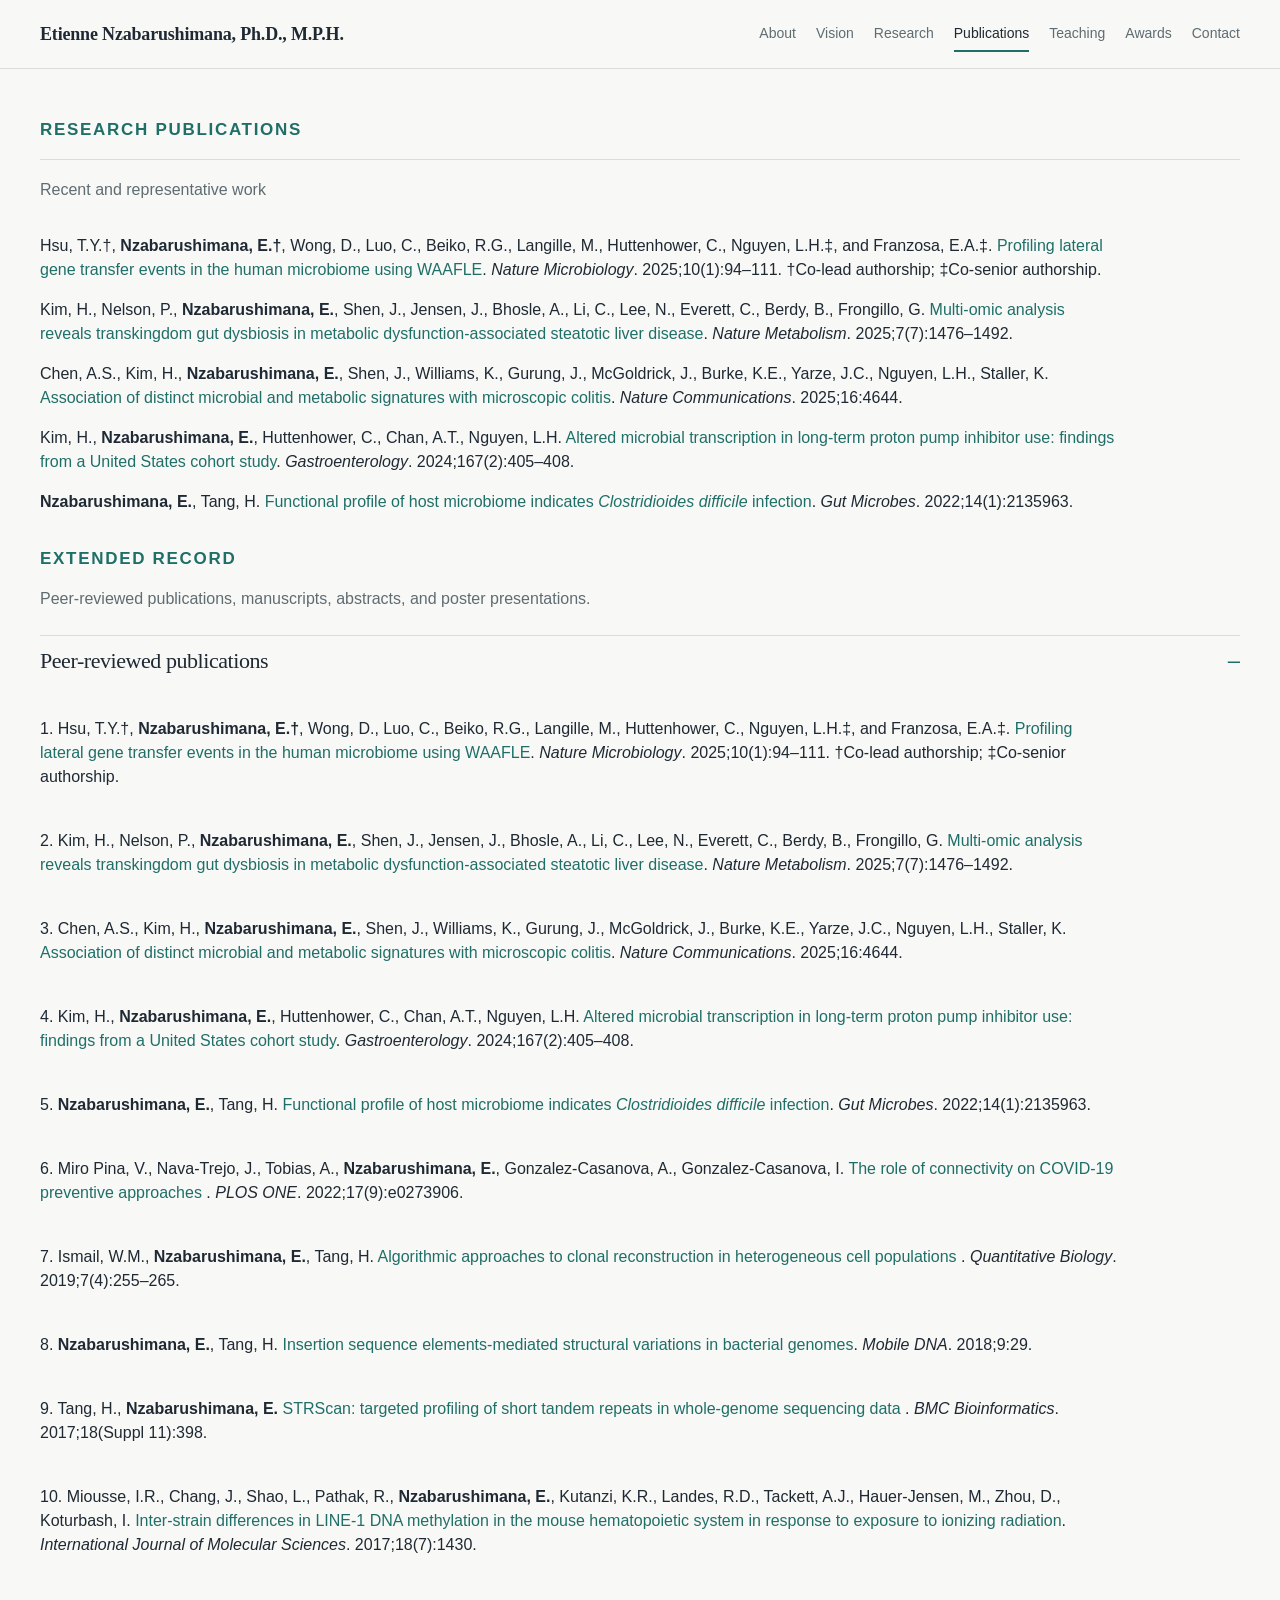
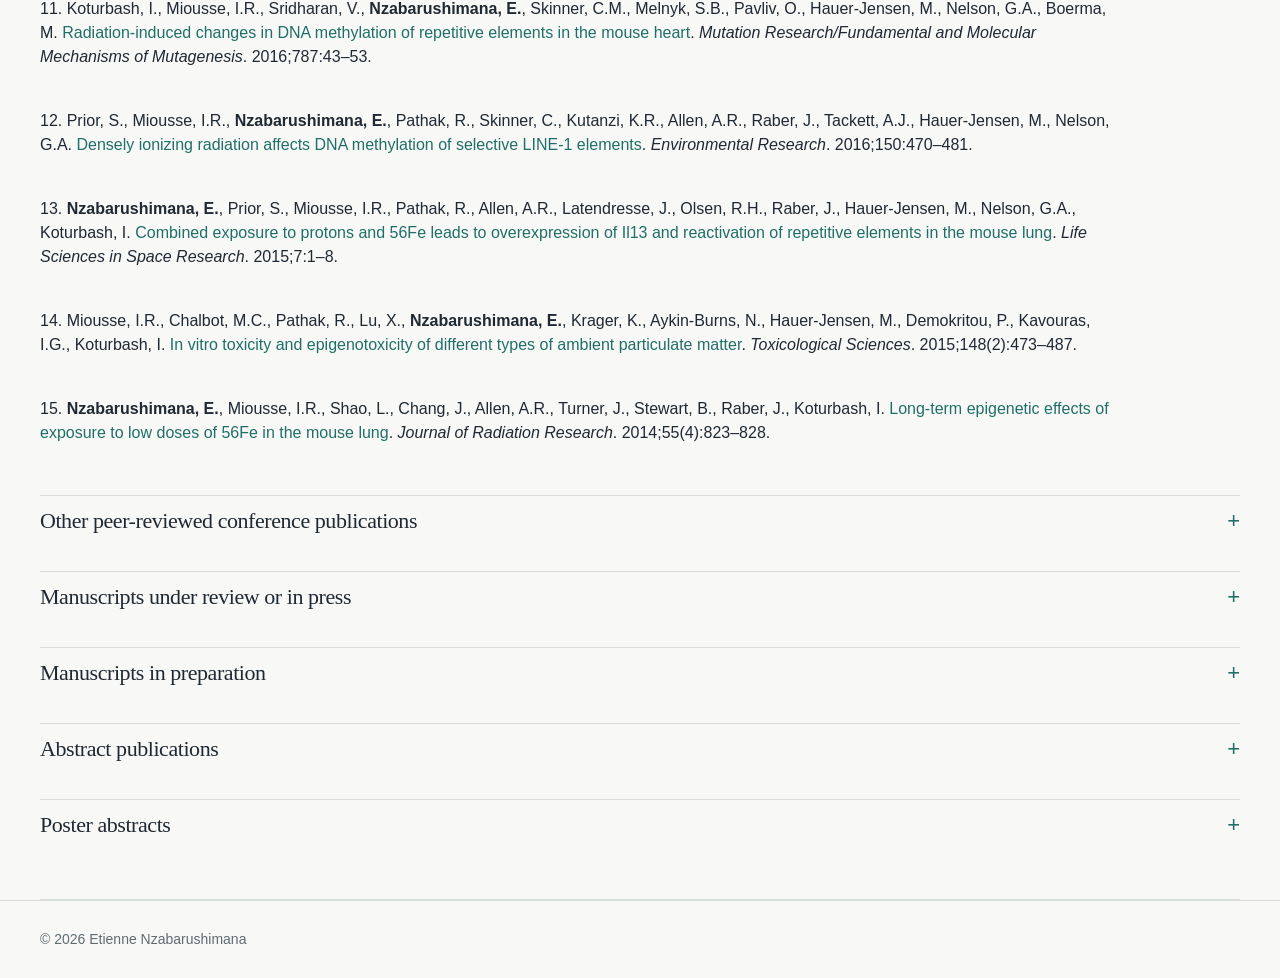
==== commit a7b08f8e: "Update publications.html" ====
--- a/publications.html
+++ b/publications.html
@@ -101,7 +101,7 @@
       <p>
         1. Hsu, T.Y.†, <strong>Nzabarushimana, E.†</strong>, Wong, D., Luo, C.,
         Beiko, R.G., Langille, M., Huttenhower, C., Nguyen, L.H.‡, and Franzosa, E.A.‡.
-        Profiling lateral gene transfer events in the human microbiome using WAAFLE.
+        <a href="https://www.nature.com/articles/s41564-024-01881-w">Profiling lateral gene transfer events in the human microbiome using WAAFLE</a>.
         <em>Nature Microbiology</em>. 2025;10(1):94–111.
         †Co-lead authorship; ‡Co-senior authorship.
       </p>
@@ -111,8 +111,8 @@
       <p>
         2. Kim, H., Nelson, P., <strong>Nzabarushimana, E.</strong>, Shen, J.,
         Jensen, J., Bhosle, A., Li, C., Lee, N., Everett, C., Berdy, B., Frongillo, G.
-        Multi-omic analysis reveals transkingdom gut dysbiosis in metabolic dysfunction-associated
-        steatotic liver disease. <em>Nature Metabolism</em>. 2025;7(7):1476–1492.
+        <a href="https://www.nature.com/articles/s42255-025-01318-6">Multi-omic analysis reveals transkingdom gut dysbiosis in metabolic dysfunction-associated
+      steatotic liver disease</a>. <em>Nature Metabolism</em>. 2025;7(7):1476–1492.
       </p>
     </article>
 
@@ -120,24 +120,24 @@
       <p>
         3. Chen, A.S., Kim, H., <strong>Nzabarushimana, E.</strong>, Shen, J.,
         Williams, K., Gurung, J., McGoldrick, J., Burke, K.E., Yarze, J.C.,
-        Nguyen, L.H., Staller, K. Association of distinct microbial and metabolic
-        signatures with microscopic colitis. <em>Nature Communications</em>. 2025;16:4644.
+        Nguyen, L.H., Staller, K. <a href="https://www.nature.com/articles/s41467-025-59566-9">Association of distinct microbial and metabolic
+      signatures with microscopic colitis</a>. <em>Nature Communications</em>. 2025;16:4644.
       </p>
     </article>
 
     <article>
       <p>
         4. Kim, H., <strong>Nzabarushimana, E.</strong>, Huttenhower, C., Chan, A.T.,
-        Nguyen, L.H. Altered microbial transcription in long-term proton pump inhibitor use:
-        findings from a United States cohort study. <em>Gastroenterology</em>.
+        Nguyen, L.H. <a href="https://pmc.ncbi.nlm.nih.gov/articles/PMC11193639/">Altered microbial transcription in long-term proton pump inhibitor use:
+      findings from a United States cohort study</a>. <em>Gastroenterology</em>.
         2024;167(2):405–408.
       </p>
     </article>
 
     <article>
       <p>
-        5. <strong>Nzabarushimana, E.</strong>, Tang, H. Functional profile of host microbiome
-        indicates <em>Clostridioides difficile</em> infection. <em>Gut Microbes</em>.
+        5. <strong>Nzabarushimana, E.</strong>, Tang, H. <a href="https://www.tandfonline.com/doi/full/10.1080/19490976.2022.2135963">Functional profile of host microbiome
+      indicates <em>Clostridioides difficile</em> infection</a>. <em>Gut Microbes</em>.
         2022;14(1):2135963.
       </p>
     </article>
@@ -145,30 +145,30 @@
     <article>
       <p>
         6. Miro Pina, V., Nava-Trejo, J., Tobias, A., <strong>Nzabarushimana, E.</strong>,
-        Gonzalez-Casanova, A., Gonzalez-Casanova, I. The role of connectivity on COVID-19
-        preventive approaches. <em>PLOS ONE</em>. 2022;17(9):e0273906.
-      </p>
-    </article>
-
-    <article>
-      <p>
-        7. Ismail, W.M., <strong>Nzabarushimana, E.</strong>, Tang, H. Algorithmic approaches
-        to clonal reconstruction in heterogeneous cell populations. <em>Quantitative Biology</em>.
+        Gonzalez-Casanova, A., Gonzalez-Casanova, I. <a href="https://doi.org/10.1371/journal.pone.0273906">The role of connectivity on COVID-19
+        preventive approaches </a>. <em>PLOS ONE</em>. 2022;17(9):e0273906.
+      </p>
+    </article>
+
+    <article>
+      <p>
+        7. Ismail, W.M., <strong>Nzabarushimana, E.</strong>, Tang, H. <a href="https://doi.org/10.1007/s40484-019-0188-3">Algorithmic approaches
+        to clonal reconstruction in heterogeneous cell populations </a>. <em>Quantitative Biology</em>.
         2019;7(4):255–265.
       </p>
     </article>
 
     <article>
       <p>
-        8. <strong>Nzabarushimana, E.</strong>, Tang, H. Insertion sequence elements-mediated
-        structural variations in bacterial genomes. <em>Mobile DNA</em>. 2018;9:29.
-      </p>
-    </article>
-
-    <article>
-      <p>
-        9. Tang, H., <strong>Nzabarushimana, E.</strong> STRScan: targeted profiling of short
-        tandem repeats in whole-genome sequencing data. <em>BMC Bioinformatics</em>.
+        8. <strong>Nzabarushimana, E.</strong>, Tang, H. <a href="https://doi.org/10.1186/s13100-018-0134-3">Insertion sequence elements-mediated
+        structural variations in bacterial genomes</a>. <em>Mobile DNA</em>. 2018;9:29.
+      </p>
+    </article>
+
+    <article>
+      <p>
+        9. Tang, H., <strong>Nzabarushimana, E.</strong> <a href="https://doi.org/10.1186/s12859-017-1800-z">STRScan: targeted profiling of short
+        tandem repeats in whole-genome sequencing data </a>. <em>BMC Bioinformatics</em>.
         2017;18(Suppl 11):398.
       </p>
     </article>
@@ -177,8 +177,8 @@
       <p>
         10. Miousse, I.R., Chang, J., Shao, L., Pathak, R.,
         <strong>Nzabarushimana, E.</strong>, Kutanzi, K.R., Landes, R.D., Tackett, A.J.,
-        Hauer-Jensen, M., Zhou, D., Koturbash, I. Inter-strain differences in LINE-1 DNA
-        methylation in the mouse hematopoietic system in response to exposure to ionizing radiation.
+        Hauer-Jensen, M., Zhou, D., Koturbash, I. <a href="https://pmc.ncbi.nlm.nih.gov/articles/PMC5535921/">Inter-strain differences in LINE-1 DNA
+        methylation in the mouse hematopoietic system in response to exposure to ionizing radiation</a>.
         <em>International Journal of Molecular Sciences</em>. 2017;18(7):1430.
       </p>
     </article>
@@ -187,8 +187,8 @@
       <p>
         11. Koturbash, I., Miousse, I.R., Sridharan, V.,
         <strong>Nzabarushimana, E.</strong>, Skinner, C.M., Melnyk, S.B., Pavliv, O.,
-        Hauer-Jensen, M., Nelson, G.A., Boerma, M. Radiation-induced changes in DNA methylation
-        of repetitive elements in the mouse heart. <em>Mutation Research/Fundamental and Molecular
+        Hauer-Jensen, M., Nelson, G.A., Boerma, M. <a href="https://pmc.ncbi.nlm.nih.gov/articles/PMC4828271/">Radiation-induced changes in DNA methylation
+        of repetitive elements in the mouse heart</a>. <em>Mutation Research/Fundamental and Molecular
         Mechanisms of Mutagenesis</em>. 2016;787:43–53.
       </p>
     </article>
@@ -197,8 +197,8 @@
       <p>
         12. Prior, S., Miousse, I.R., <strong>Nzabarushimana, E.</strong>, Pathak, R.,
         Skinner, C., Kutanzi, K.R., Allen, A.R., Raber, J., Tackett, A.J.,
-        Hauer-Jensen, M., Nelson, G.A. Densely ionizing radiation affects DNA methylation of
-        selective LINE-1 elements. <em>Environmental Research</em>. 2016;150:470–481.
+        Hauer-Jensen, M., Nelson, G.A. <a href="https://pmc.ncbi.nlm.nih.gov/articles/PMC5003736/">Densely ionizing radiation affects DNA methylation of
+        selective LINE-1 elements</a>. <em>Environmental Research</em>. 2016;150:470–481.
       </p>
     </article>
 
@@ -206,8 +206,8 @@
       <p>
         13. <strong>Nzabarushimana, E.</strong>, Prior, S., Miousse, I.R., Pathak, R.,
         Allen, A.R., Latendresse, J., Olsen, R.H., Raber, J., Hauer-Jensen, M.,
-        Nelson, G.A., Koturbash, I. Combined exposure to protons and 56Fe leads to
-        overexpression of Il13 and reactivation of repetitive elements in the mouse lung.
+        Nelson, G.A., Koturbash, I. <a href="https://pmc.ncbi.nlm.nih.gov/articles/PMC4641818/">Combined exposure to protons and 56Fe leads to
+        overexpression of Il13 and reactivation of repetitive elements in the mouse lung</a>.
         <em>Life Sciences in Space Research</em>. 2015;7:1–8.
       </p>
     </article>
@@ -216,8 +216,8 @@
       <p>
         14. Miousse, I.R., Chalbot, M.C., Pathak, R., Lu, X.,
         <strong>Nzabarushimana, E.</strong>, Krager, K., Aykin-Burns, N., Hauer-Jensen, M.,
-        Demokritou, P., Kavouras, I.G., Koturbash, I. In vitro toxicity and epigenotoxicity
-        of different types of ambient particulate matter. <em>Toxicological Sciences</em>.
+        Demokritou, P., Kavouras, I.G., Koturbash, I. <a href="https://pmc.ncbi.nlm.nih.gov/articles/PMC5009441/">In vitro toxicity and epigenotoxicity
+        of different types of ambient particulate matter</a>. <em>Toxicological Sciences</em>.
         2015;148(2):473–487.
       </p>
     </article>
@@ -225,8 +225,8 @@
     <article>
       <p>
         15. <strong>Nzabarushimana, E.</strong>, Miousse, I.R., Shao, L., Chang, J.,
-        Allen, A.R., Turner, J., Stewart, B., Raber, J., Koturbash, I. Long-term epigenetic
-        effects of exposure to low doses of 56Fe in the mouse lung. <em>Journal of Radiation Research</em>.
+        Allen, A.R., Turner, J., Stewart, B., Raber, J., Koturbash, I. <a href="https://pmc.ncbi.nlm.nih.gov/articles/PMC4100002/">Long-term epigenetic
+        effects of exposure to low doses of 56Fe in the mouse lung</a>. <em>Journal of Radiation Research</em>.
         2014;55(4):823–828.
       </p>
     </article>
